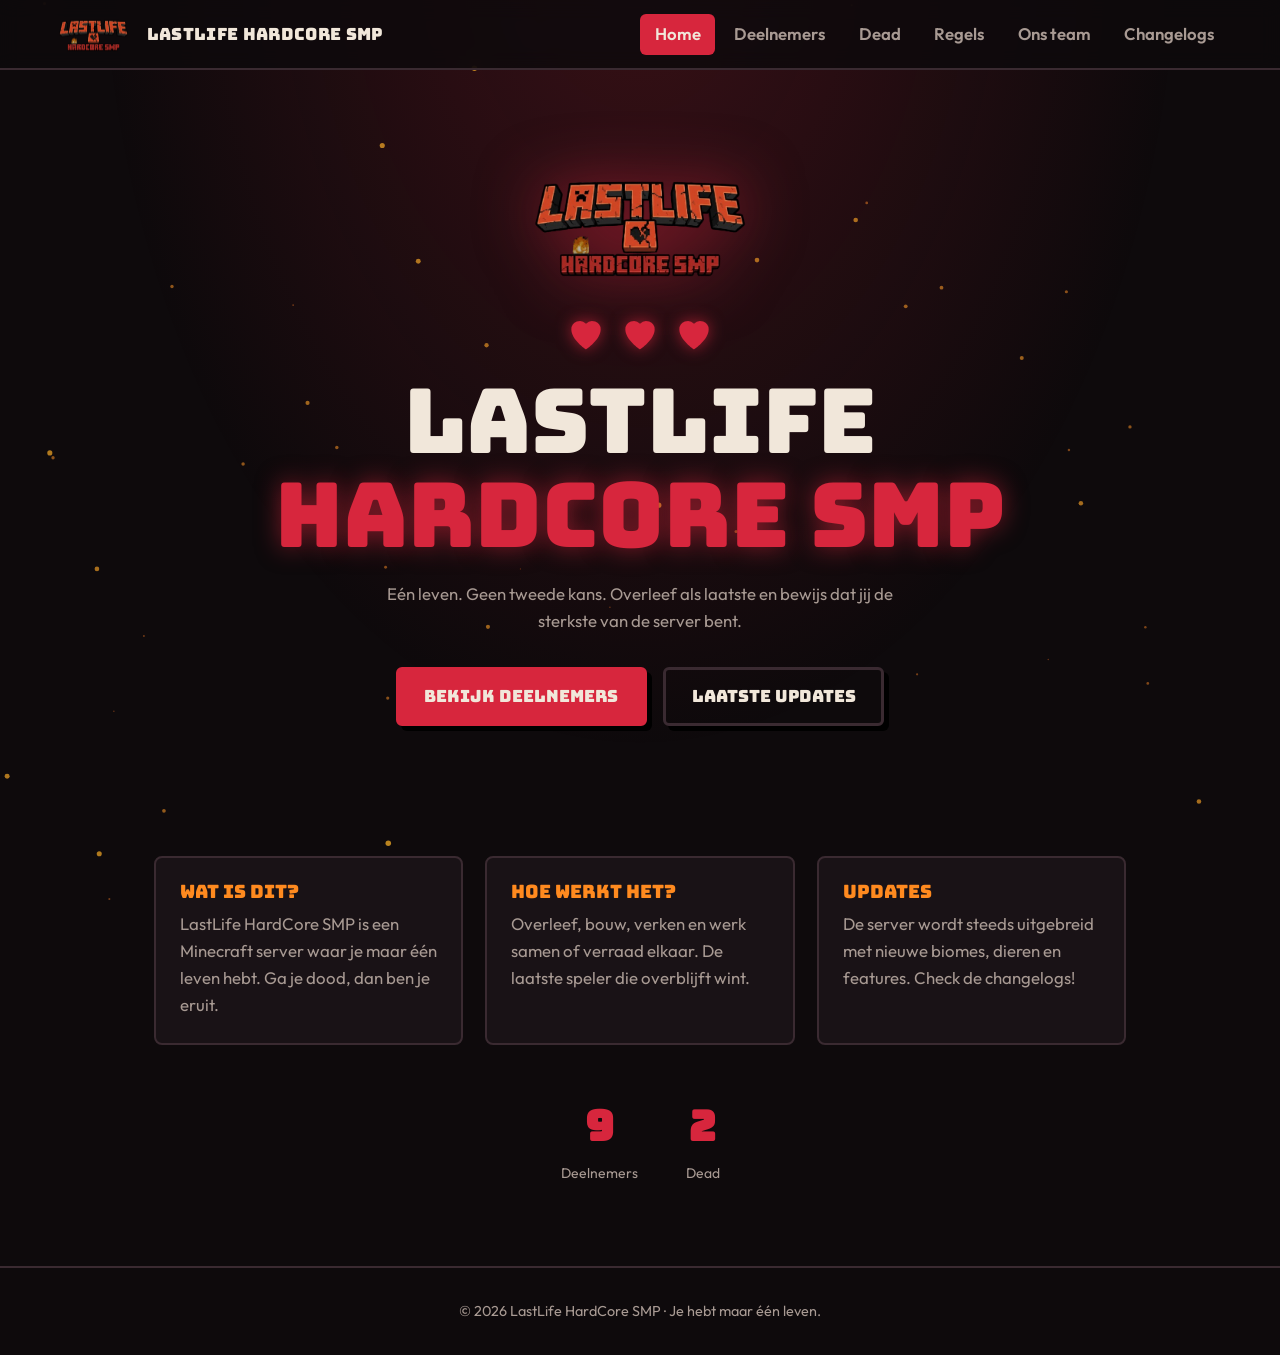
==== index.html @ 8d1f0b1e "Add files via upload" ====
<!DOCTYPE html><html lang="nl"><head><meta charset="utf-8"><meta name="viewport" content="width=device-width,initial-scale=1"><title>Home – LastLife HardCore SMP</title><link rel="icon" href="images/logo.png"><link rel="preconnect" href="https://fonts.googleapis.com"><link href="https://fonts.googleapis.com/css2?family=Bungee&family=Outfit:wght@400;600;700&display=swap" rel="stylesheet"><link rel="stylesheet" href="style.css"></head><body>
<main>
<section class="hero"><div>
  <img class="hero-logo" src="images/logo.png" alt="LastLife logo" onerror="this.style.display='none'">
  <div class="hearts"><svg class="heart " viewBox="0 0 24 24"><path d="M12 21s-8-5.2-8-11a4.6 4.6 0 0 1 8-3 4.6 4.6 0 0 1 8 3c0 5.8-8 11-8 11z"/></svg><svg class="heart broken" viewBox="0 0 24 24"><path d="M12 21s-8-5.2-8-11a4.6 4.6 0 0 1 8-3 4.6 4.6 0 0 1 8 3c0 5.8-8 11-8 11z"/></svg><svg class="heart " viewBox="0 0 24 24"><path d="M12 21s-8-5.2-8-11a4.6 4.6 0 0 1 8-3 4.6 4.6 0 0 1 8 3c0 5.8-8 11-8 11z"/></svg></div>
  <h1>LastLife <span class="glitch">HardCore SMP</span></h1>
  <p>Eén leven. Geen tweede kans. Overleef als laatste en bewijs dat jij de sterkste van de server bent.</p>
  <div class="btns"><a class="btn" href="deelnemers" data-p="deelnemers">Bekijk deelnemers</a><a class="btn ghost" href="changelogs" data-p="changelogs">Laatste updates</a></div>
</div></section>
<section class="wrap">
  <div class="info">
    <div class="box"><h3>Wat is dit?</h3><p>LastLife HardCore SMP is een Minecraft server waar je maar één leven hebt. Ga je dood, dan ben je eruit.</p></div>
    <div class="box"><h3>Hoe werkt het?</h3><p>Overleef, bouw, verken en werk samen of verraad elkaar. De laatste speler die overblijft wint.</p></div>
    <div class="box"><h3>Updates</h3><p>De server wordt steeds uitgebreid met nieuwe biomes, dieren en features. Check de changelogs!</p></div>
  </div>
  <div class="stat"><div><b id="n-spelers">9</b><small>Deelnemers</small></div><div><b id="n-dead">0</b><small>Dead</small></div></div>
</section>
</main>
<script src="data.js"></script><script src="script.js"></script></body></html>
---- style.css ----
:root{
  --bg:#0e0a0c; --panel:#191216; --line:#3a2a31; --blood:#d7263d; --ember:#ff8a1f;
  --bone:#f1e7da; --muted:#a89a93;
  --head:'Bungee',system-ui,sans-serif; --body:'Outfit',system-ui,sans-serif;
}
*{box-sizing:border-box;margin:0;padding:0}
html{scroll-behavior:smooth}
body{background:var(--bg);color:var(--bone);font-family:var(--body);font-size:1.05rem;line-height:1.6;min-height:100vh;overflow-x:hidden;display:flex;flex-direction:column}
body::before{content:"";position:fixed;inset:0;background:radial-gradient(ellipse at 50% -10%,rgba(215,38,61,.22),transparent 60%);pointer-events:none;z-index:0}
#embers{position:fixed;inset:0;width:100%;height:100%;pointer-events:none;z-index:0}
main,header,footer{position:relative;z-index:1}
a{color:inherit;text-decoration:none}
:focus-visible{outline:3px solid var(--ember);outline-offset:3px}

/* NAV */
.nav{position:sticky;top:0;z-index:50;display:flex;align-items:center;justify-content:space-between;gap:1rem;padding:.7rem 4vw;background:rgba(14,10,12,.85);backdrop-filter:blur(10px);border-bottom:2px solid var(--line)}
.brand{display:flex;align-items:center;gap:.7rem;font-family:var(--head);font-size:1.05rem;letter-spacing:.02em}
.brand img{height:46px;width:auto;transition:transform .4s}
.brand:hover img{transform:rotate(-8deg) scale(1.1)}
.nav ul{display:flex;gap:.3rem;list-style:none;flex-wrap:wrap}
.nav li a{display:block;padding:.45rem .9rem;border-radius:6px;font-weight:600;color:var(--muted);position:relative;transition:color .2s,background .2s}
.nav li a:hover{color:var(--bone);background:var(--panel)}
.nav li a.active{color:var(--bone);background:var(--blood)}
.burger{display:none;background:none;border:2px solid var(--line);color:var(--bone);font-size:1.4rem;padding:.2rem .65rem;border-radius:6px;cursor:pointer}

/* HERO */
.hero{min-height:82vh;display:grid;place-items:center;text-align:center;padding:4rem 5vw}
.hero-logo{width:min(260px,60vw);margin:0 auto 1rem;display:block;animation:float 4s ease-in-out infinite;filter:drop-shadow(0 0 30px rgba(215,38,61,.5))}
.hearts{display:flex;justify-content:center;gap:.6rem;margin-bottom:1.2rem}
.heart{width:44px;height:44px;fill:var(--blood);filter:drop-shadow(0 0 8px rgba(215,38,61,.7));animation:beat 1.2s ease-in-out infinite}
.heart:nth-child(2){animation-delay:.2s}.heart:nth-child(3){animation-delay:.4s}
.heart.broken{animation:crack 3.6s ease-in-out infinite;animation-delay:1s}
@keyframes beat{50%{transform:scale(1.15)}}
@keyframes crack{0%,45%{fill:var(--blood);transform:scale(1)}55%{transform:scale(1.3) rotate(8deg)}65%,90%{fill:#3a2a31;transform:scale(.9);filter:none}100%{fill:var(--blood);transform:scale(1)}}
@keyframes float{50%{transform:translateY(-12px)}}
h1,h2,h3{font-family:var(--head);font-weight:400;line-height:1.05}
.hero h1{font-size:clamp(2.4rem,8vw,5.6rem);animation:rise .9s cubic-bezier(.2,.8,.2,1) both;position:relative}
.hero h1 span{color:var(--blood);display:block;text-shadow:0 0 24px rgba(215,38,61,.55)}
.glitch{animation:glitch 5s infinite}
@keyframes glitch{0%,92%,100%{transform:none;text-shadow:0 0 24px rgba(215,38,61,.55)}93%{transform:translate(-3px,1px);text-shadow:3px 0 var(--ember),-3px 0 #38e}95%{transform:translate(3px,-1px)}97%{transform:none}}
.hero p{max-width:560px;margin:1.2rem auto 2rem;color:var(--muted);animation:rise .9s .25s both}
@keyframes rise{from{opacity:0;transform:translateY(30px)}to{opacity:1;transform:none}}
.btns{display:flex;gap:1rem;justify-content:center;flex-wrap:wrap;animation:rise .9s .45s both}
.btn{font-family:var(--head);padding:.8rem 1.6rem;border:3px solid var(--bone);border-radius:6px;background:var(--blood);border-color:var(--blood);box-shadow:5px 5px 0 #000;transition:transform .15s,box-shadow .15s}
.btn:hover{transform:translate(3px,3px);box-shadow:2px 2px 0 #000}
.btn.ghost{background:transparent;border-color:var(--line)}
.btn.ghost:hover{border-color:var(--bone)}

/* SECTIONS */
.wrap{max-width:1100px;margin:0 auto;padding:3rem 5vw 5rem}
.page-title{text-align:center;padding:4rem 5vw 1rem}
.page-title h1{font-size:clamp(2rem,6vw,3.8rem);animation:rise .7s both}
.page-title h1::after{content:"";display:block;width:90px;height:6px;background:var(--blood);margin:1rem auto 0;animation:grow .9s .3s both;transform-origin:center}
@keyframes grow{from{transform:scaleX(0)}to{transform:scaleX(1)}}
.page-title p{color:var(--muted);margin-top:.8rem;animation:rise .7s .15s both}
.info{display:grid;grid-template-columns:repeat(auto-fit,minmax(250px,1fr));gap:1.4rem}
.box{background:var(--panel);border:2px solid var(--line);border-radius:8px;padding:1.5rem;transition:border-color .25s,transform .25s}
.box:hover{border-color:var(--blood);transform:translateY(-4px)}
.box h3{font-size:1.15rem;margin-bottom:.6rem;color:var(--ember)}
.box p{color:var(--muted)}
.stat{display:flex;justify-content:center;gap:3rem;flex-wrap:wrap;margin-top:3rem;text-align:center}
.stat b{display:block;font-family:var(--head);font-size:2.6rem;color:var(--blood)}
.stat small{color:var(--muted)}

/* FOTO LIJSTJES */
.grid{display:grid;grid-template-columns:repeat(auto-fill,minmax(190px,1fr));gap:2rem 1.6rem}
.card{text-align:center;animation:pop .6s cubic-bezier(.2,.9,.3,1.3) both;animation-delay:calc(var(--i)*70ms)}
@keyframes pop{from{opacity:0;transform:scale(.8) translateY(20px)}to{opacity:1;transform:none}}
.frame{aspect-ratio:1;background:var(--panel);border:6px solid var(--bone);border-radius:6px;box-shadow:0 0 0 3px #000,8px 8px 0 3px #000;overflow:hidden;position:relative;transition:transform .3s,box-shadow .3s,border-color .3s}
.card:hover .frame{transform:rotate(-2.5deg) scale(1.05);border-color:var(--ember);box-shadow:0 0 0 3px #000,10px 10px 0 3px #000,0 0 30px rgba(255,138,31,.35)}
.frame img{width:100%;height:100%;object-fit:cover;display:block;image-rendering:pixelated}
.ph{width:100%;height:100%;display:grid;place-items:center;font-family:var(--head);font-size:3.5rem;color:var(--line)}
.name{font-family:var(--head);font-size:1.05rem;margin-top:1rem;word-break:break-word}
.rank{display:inline-block;margin-top:.4rem;padding:.15rem .8rem;border-radius:99px;background:var(--blood);font-size:.85rem;font-weight:700}
.dead .frame{border-color:#6b5b60}
.dead .frame img{filter:grayscale(1) brightness(.6)}
.dead .frame::after{content:"✝";position:absolute;right:6px;bottom:2px;font-size:1.6rem;color:var(--bone);text-shadow:0 0 8px #000}
.dead .name{color:var(--muted);text-decoration:line-through;text-decoration-color:var(--blood);text-decoration-thickness:3px}
.dead:hover .frame{border-color:var(--blood)}
.empty{grid-column:1/-1;text-align:center;color:var(--muted);padding:3rem 1rem;border:2px dashed var(--line);border-radius:8px}

/* CHANGELOG */
.log{position:relative;max-width:760px;margin:0 auto;padding-left:2rem}
.log::before{content:"";position:absolute;left:7px;top:6px;bottom:6px;width:4px;background:var(--line);border-radius:4px}
.entry{position:relative;background:var(--panel);border:2px solid var(--line);border-radius:8px;padding:1.1rem 1.4rem;margin-bottom:1.2rem;animation:slide .6s both;animation-delay:calc(var(--i)*120ms);transition:border-color .25s}
.entry:hover{border-color:var(--ember)}
.entry::before{content:"";position:absolute;left:-2.05rem;top:1.4rem;width:18px;height:18px;background:var(--blood);border:3px solid var(--bg);border-radius:50%}
.entry time{font-family:var(--head);font-size:.9rem;color:var(--ember)}
.entry p{font-size:1.15rem;margin-top:.2rem}
@keyframes slide{from{opacity:0;transform:translateX(-30px)}to{opacity:1;transform:none}}
.entry.new{border-color:var(--blood)}
.tag{margin-left:.6rem;background:var(--blood);font-family:var(--body);font-size:.7rem;padding:.1rem .5rem;border-radius:4px;font-weight:700;vertical-align:middle}

footer{margin-top:auto;text-align:center;padding:2rem 1rem;color:var(--muted);border-top:2px solid var(--line);font-size:.9rem}

@media(max-width:760px){
  .burger{display:block}
  .nav ul{display:none;position:absolute;top:100%;left:0;right:0;background:var(--bg);flex-direction:column;padding:1rem 4vw;border-bottom:2px solid var(--line)}
  .nav ul.open{display:flex}
  .brand span{display:none}
}
@media(prefers-reduced-motion:reduce){*,*::before,*::after{animation:none!important;transition:none!important}}

/* REGELS */
.rules{max-width:820px;margin:0 auto;display:grid;gap:1rem}
.rule{display:flex;gap:1.2rem;align-items:flex-start;background:var(--panel);border:2px solid var(--line);border-radius:8px;padding:1.2rem 1.4rem;animation:slide .6s both;animation-delay:calc(var(--i)*90ms);transition:border-color .25s,transform .25s}
.rule:hover{border-color:var(--blood);transform:translateX(6px)}
.rule .num{flex:none;width:46px;height:46px;display:grid;place-items:center;background:var(--blood);border:3px solid var(--bone);border-radius:6px;box-shadow:3px 3px 0 #000;font-family:var(--head);font-size:1.2rem}
.rule h3{font-size:1.05rem;margin-bottom:.3rem;color:var(--ember)}
.rule p{color:var(--muted)}
.rule:last-child .num{background:var(--ember);color:#000}
.slot{max-width:820px;margin:2.5rem auto 0;background:var(--panel);border:2px solid var(--line);border-left:6px solid var(--blood);border-radius:8px;padding:1.6rem 1.8rem}
.slot h2{font-size:1.4rem;margin-bottom:.8rem}
.slot p{margin-bottom:.8rem;color:var(--muted)}
.slot .fun{font-family:var(--head);color:var(--bone);margin:1.2rem 0 0;font-size:1.2rem;animation:glitch 5s infinite}
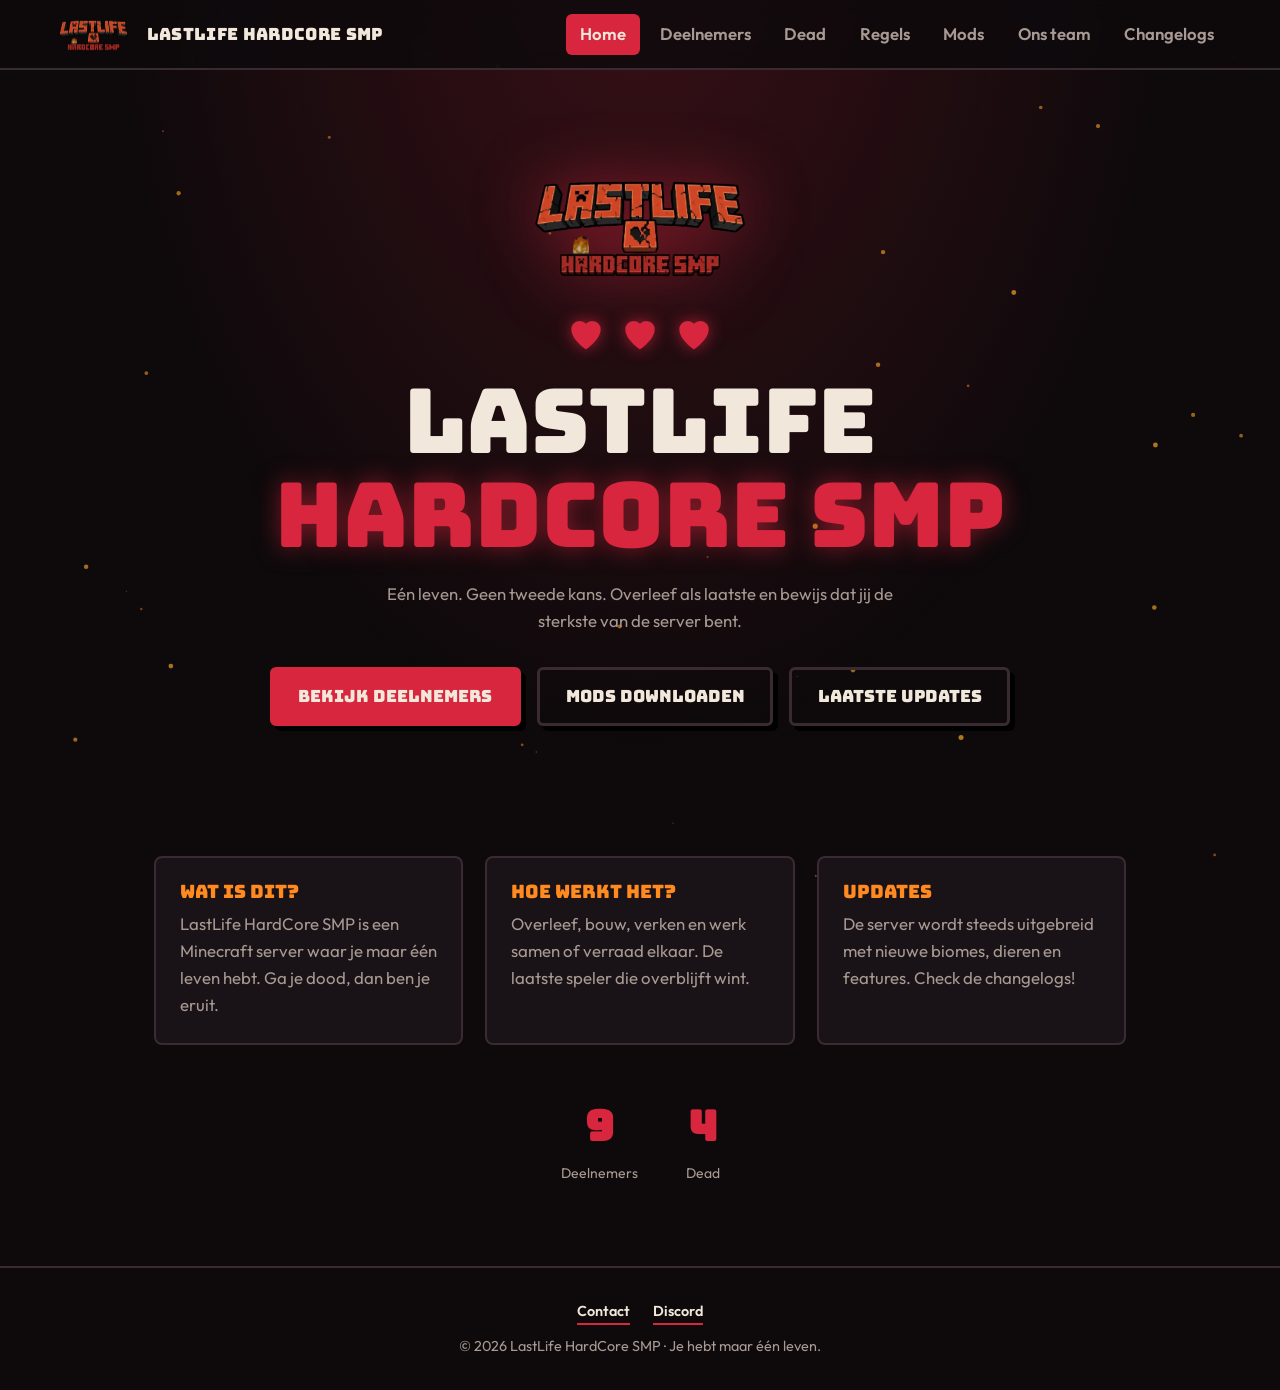
==== commit 023100e3: "Add files via upload" ====
--- a/index.html
+++ b/index.html
@@ -5,7 +5,7 @@
   <div class="hearts"><svg class="heart " viewBox="0 0 24 24"><path d="M12 21s-8-5.2-8-11a4.6 4.6 0 0 1 8-3 4.6 4.6 0 0 1 8 3c0 5.8-8 11-8 11z"/></svg><svg class="heart broken" viewBox="0 0 24 24"><path d="M12 21s-8-5.2-8-11a4.6 4.6 0 0 1 8-3 4.6 4.6 0 0 1 8 3c0 5.8-8 11-8 11z"/></svg><svg class="heart " viewBox="0 0 24 24"><path d="M12 21s-8-5.2-8-11a4.6 4.6 0 0 1 8-3 4.6 4.6 0 0 1 8 3c0 5.8-8 11-8 11z"/></svg></div>
   <h1>LastLife <span class="glitch">HardCore SMP</span></h1>
   <p>Eén leven. Geen tweede kans. Overleef als laatste en bewijs dat jij de sterkste van de server bent.</p>
-  <div class="btns"><a class="btn" href="deelnemers" data-p="deelnemers">Bekijk deelnemers</a><a class="btn ghost" href="changelogs" data-p="changelogs">Laatste updates</a></div>
+  <div class="btns"><a class="btn" href="deelnemers" data-p="deelnemers">Bekijk deelnemers</a><a class="btn ghost" href="mods" data-p="mods">Mods downloaden</a><a class="btn ghost" href="changelogs" data-p="changelogs">Laatste updates</a></div>
 </div></section>
 <section class="wrap">
   <div class="info">
--- a/style.css
+++ b/style.css
@@ -113,3 +113,49 @@
 .slot h2{font-size:1.4rem;margin-bottom:.8rem}
 .slot p{margin-bottom:.8rem;color:var(--muted)}
 .slot .fun{font-family:var(--head);color:var(--bone);margin:1.2rem 0 0;font-size:1.2rem;animation:glitch 5s infinite}
+
+/* FOOTER */
+.foot{display:flex;gap:1.4rem;justify-content:center;margin-bottom:.6rem}
+.foot a{font-weight:600;color:var(--bone);border-bottom:2px solid var(--blood);transition:color .2s}
+.foot a:hover{color:var(--ember)}
+.contact-box{max-width:520px;margin:0 auto;text-align:center;background:var(--panel);border:2px solid var(--line);border-top:6px solid var(--blood);border-radius:8px;padding:2rem 1.6rem;animation:pop .6s both}
+.contact-box h3{color:var(--ember);margin-bottom:.6rem}
+.contact-box p{color:var(--muted);margin-bottom:1.4rem}
+
+/* MODS */
+.installer{max-width:820px;margin:0 auto 1.5rem;display:flex;justify-content:space-between;align-items:center;gap:1.5rem;flex-wrap:wrap;background:var(--panel);border:2px solid var(--blood);border-radius:8px;padding:1.6rem 1.8rem;box-shadow:0 0 40px rgba(215,38,61,.2);animation:rise .7s both}
+.installer h2{font-size:1.4rem;margin-bottom:.3rem}
+.installer p{color:var(--muted)}
+.btn.big{font-size:1.15rem;padding:1rem 2rem;cursor:pointer;color:var(--bone);animation:pulse 2.2s ease-in-out infinite}
+@keyframes pulse{50%{box-shadow:5px 5px 0 #000,0 0 28px rgba(215,38,61,.7)}}
+.btn.small{font-size:.85rem;padding:.5rem 1.1rem;cursor:pointer;color:var(--bone);margin-top:1.2rem}
+.steps{max-width:820px;margin:0 auto 2.5rem;padding-left:1.6rem;color:var(--muted)}
+.steps li{margin:.3rem 0}.steps b{color:var(--bone)}
+.sub{max-width:820px;margin:0 auto 1rem;font-size:1.3rem}
+.modlist{max-width:820px;margin:0 auto;display:grid;gap:.8rem}
+.mod{display:flex;align-items:center;gap:1rem;background:var(--panel);border:2px solid var(--line);border-radius:8px;padding:.9rem 1.1rem;animation:slide .5s both;animation-delay:calc(var(--i)*50ms);transition:border-color .25s,transform .25s}
+.mod:hover{border-color:var(--ember);transform:translateX(6px)}
+.mod-ic{flex:none;width:44px;height:44px;display:grid;place-items:center;background:var(--blood);border:3px solid var(--bone);border-radius:6px;box-shadow:3px 3px 0 #000;font-family:var(--head)}
+.mod-t{flex:1;min-width:0}
+.mod-t h3{font-size:1rem;color:var(--ember)}
+.mod-t p{color:var(--muted);font-size:.95rem}
+.dl{flex:none;font-weight:700;font-size:.9rem;padding:.4rem .9rem;border:2px solid var(--line);border-radius:6px;transition:background .2s,border-color .2s}
+.dl::before{content:"⬇ "}
+.dl:hover{background:var(--blood);border-color:var(--blood)}
+.overlay{position:fixed;inset:0;z-index:100;display:grid;place-items:center;background:rgba(8,5,7,.88);backdrop-filter:blur(6px);opacity:0;visibility:hidden;transition:opacity .3s,visibility .3s;padding:1rem}
+.overlay.show{opacity:1;visibility:visible}
+.dialog{width:min(420px,100%);text-align:center;background:var(--panel);border:3px solid var(--bone);border-radius:10px;box-shadow:8px 8px 0 #000;padding:2rem 1.6rem;transform:scale(.85);transition:transform .35s cubic-bezier(.2,.9,.3,1.3)}
+.overlay.show .dialog{transform:none}
+.dialog h3{font-size:1.2rem;margin:1rem 0 .4rem}
+.dialog p{color:var(--muted);min-height:3em;word-break:break-word}
+.ring{position:relative;width:120px;height:120px;margin:0 auto}
+.ring svg{width:100%;height:100%;transform:rotate(-90deg)}
+.ring circle{fill:none;stroke-width:8}
+.ring .bg{stroke:var(--line)}
+.ring .fg{stroke:var(--blood);stroke-linecap:round;stroke-dasharray:276.5;stroke-dashoffset:276.5;animation:count 5s linear forwards}
+@keyframes count{to{stroke-dashoffset:0}}
+.ring b{position:absolute;inset:0;display:grid;place-items:center;font-family:var(--head);font-size:2.6rem}
+.bar{height:14px;border:2px solid var(--line);border-radius:99px;overflow:hidden;margin-top:.6rem;display:none}
+.bar.show{display:block}
+.bar i{display:block;height:100%;width:0;background:linear-gradient(90deg,var(--blood),var(--ember));transition:width .3s}
+@media(max-width:560px){.mod{flex-wrap:wrap}.dl{margin-left:auto}}
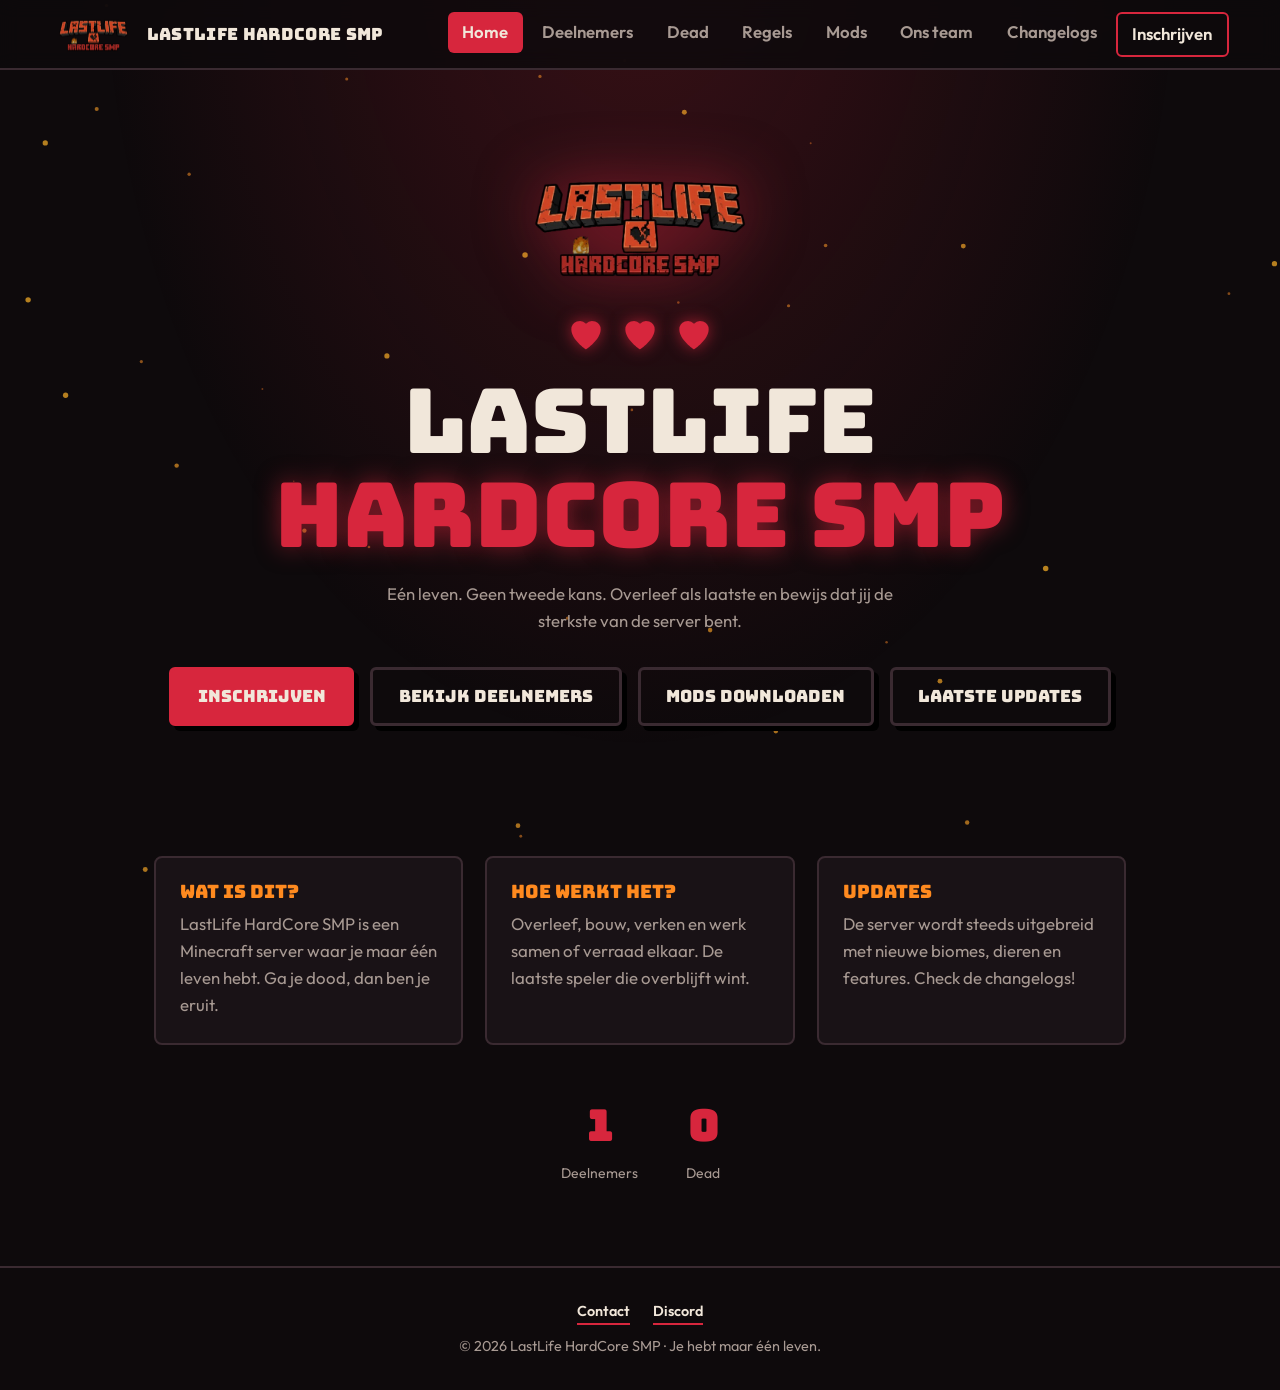
==== commit ca0d1f65: "Add files via upload" ====
--- a/index.html
+++ b/index.html
@@ -5,7 +5,7 @@
   <div class="hearts"><svg class="heart " viewBox="0 0 24 24"><path d="M12 21s-8-5.2-8-11a4.6 4.6 0 0 1 8-3 4.6 4.6 0 0 1 8 3c0 5.8-8 11-8 11z"/></svg><svg class="heart broken" viewBox="0 0 24 24"><path d="M12 21s-8-5.2-8-11a4.6 4.6 0 0 1 8-3 4.6 4.6 0 0 1 8 3c0 5.8-8 11-8 11z"/></svg><svg class="heart " viewBox="0 0 24 24"><path d="M12 21s-8-5.2-8-11a4.6 4.6 0 0 1 8-3 4.6 4.6 0 0 1 8 3c0 5.8-8 11-8 11z"/></svg></div>
   <h1>LastLife <span class="glitch">HardCore SMP</span></h1>
   <p>Eén leven. Geen tweede kans. Overleef als laatste en bewijs dat jij de sterkste van de server bent.</p>
-  <div class="btns"><a class="btn" href="deelnemers" data-p="deelnemers">Bekijk deelnemers</a><a class="btn ghost" href="mods" data-p="mods">Mods downloaden</a><a class="btn ghost" href="changelogs" data-p="changelogs">Laatste updates</a></div>
+  <div class="btns"><a class="btn" href="inschrijven" data-p="inschrijven">Inschrijven</a><a class="btn ghost" href="deelnemers" data-p="deelnemers">Bekijk deelnemers</a><a class="btn ghost" href="mods" data-p="mods">Mods downloaden</a><a class="btn ghost" href="changelogs" data-p="changelogs">Laatste updates</a></div>
 </div></section>
 <section class="wrap">
   <div class="info">
--- a/style.css
+++ b/style.css
@@ -140,8 +140,8 @@
 .mod-t h3{font-size:1rem;color:var(--ember)}
 .mod-t p{color:var(--muted);font-size:.95rem}
 .dl{flex:none;font-weight:700;font-size:.9rem;padding:.4rem .9rem;border:2px solid var(--line);border-radius:6px;transition:background .2s,border-color .2s}
-.dl::before{content:"⬇ "}
-.dl:hover{background:var(--blood);border-color:var(--blood)}
+.dl::before{content:""}
+
 .overlay{position:fixed;inset:0;z-index:100;display:grid;place-items:center;background:rgba(8,5,7,.88);backdrop-filter:blur(6px);opacity:0;visibility:hidden;transition:opacity .3s,visibility .3s;padding:1rem}
 .overlay.show{opacity:1;visibility:visible}
 .dialog{width:min(420px,100%);text-align:center;background:var(--panel);border:3px solid var(--bone);border-radius:10px;box-shadow:8px 8px 0 #000;padding:2rem 1.6rem;transform:scale(.85);transition:transform .35s cubic-bezier(.2,.9,.3,1.3)}
@@ -159,3 +159,27 @@
 .bar.show{display:block}
 .bar i{display:block;height:100%;width:0;background:linear-gradient(90deg,var(--blood),var(--ember));transition:width .3s}
 @media(max-width:560px){.mod{flex-wrap:wrap}.dl{margin-left:auto}}
+
+/* INSCHRIJVEN */
+.nav li a.cta{border:2px solid var(--blood);color:var(--bone)}
+.nav li a.cta:hover{background:var(--blood)}
+.form{max-width:620px;margin:0 auto;display:grid;gap:1.2rem;background:var(--panel);border:2px solid var(--line);border-top:6px solid var(--blood);border-radius:8px;padding:2rem 1.6rem;animation:rise .7s both}
+.form label{display:grid;gap:.4rem;font-weight:600}
+.form input,.form textarea{font:inherit;color:var(--bone);background:var(--bg);border:2px solid var(--line);border-radius:6px;padding:.7rem .9rem;transition:border-color .2s,box-shadow .2s;width:100%}
+.form textarea{resize:vertical}
+.form input::placeholder,.form textarea::placeholder{color:#6c5e63}
+.form input:focus,.form textarea:focus{outline:none;border-color:var(--ember);box-shadow:0 0 0 3px rgba(255,138,31,.25)}
+.form .btn{cursor:pointer;color:var(--bone);justify-self:start}
+.form .btn:disabled{opacity:.6;cursor:wait}
+.form-error{color:var(--ember);font-weight:600;min-height:1.2em}
+.done{text-align:center;padding-top:5rem}
+.done h1{font-size:clamp(2rem,6vw,3.4rem);margin:1.2rem 0;animation:rise .7s .5s both}
+.done p{max-width:520px;margin:0 auto 2rem;color:var(--muted);font-size:1.15rem;animation:rise .7s .65s both}
+.done .btns{animation:rise .7s .8s both}
+.check{width:110px;height:110px;display:block;margin:0 auto}
+.check circle{fill:none;stroke:var(--blood);stroke-width:3;stroke-dasharray:145;stroke-dashoffset:145;animation:draw .8s ease forwards}
+.check path{fill:none;stroke:var(--bone);stroke-width:4;stroke-linecap:round;stroke-linejoin:round;stroke-dasharray:40;stroke-dashoffset:40;animation:draw .5s .7s ease forwards}
+@keyframes draw{to{stroke-dashoffset:0}}
+.later .frame{border-style:dashed;border-color:var(--line);box-shadow:none}
+.later .ph{color:var(--muted);font-size:4rem}
+.later .name{color:var(--muted)}
